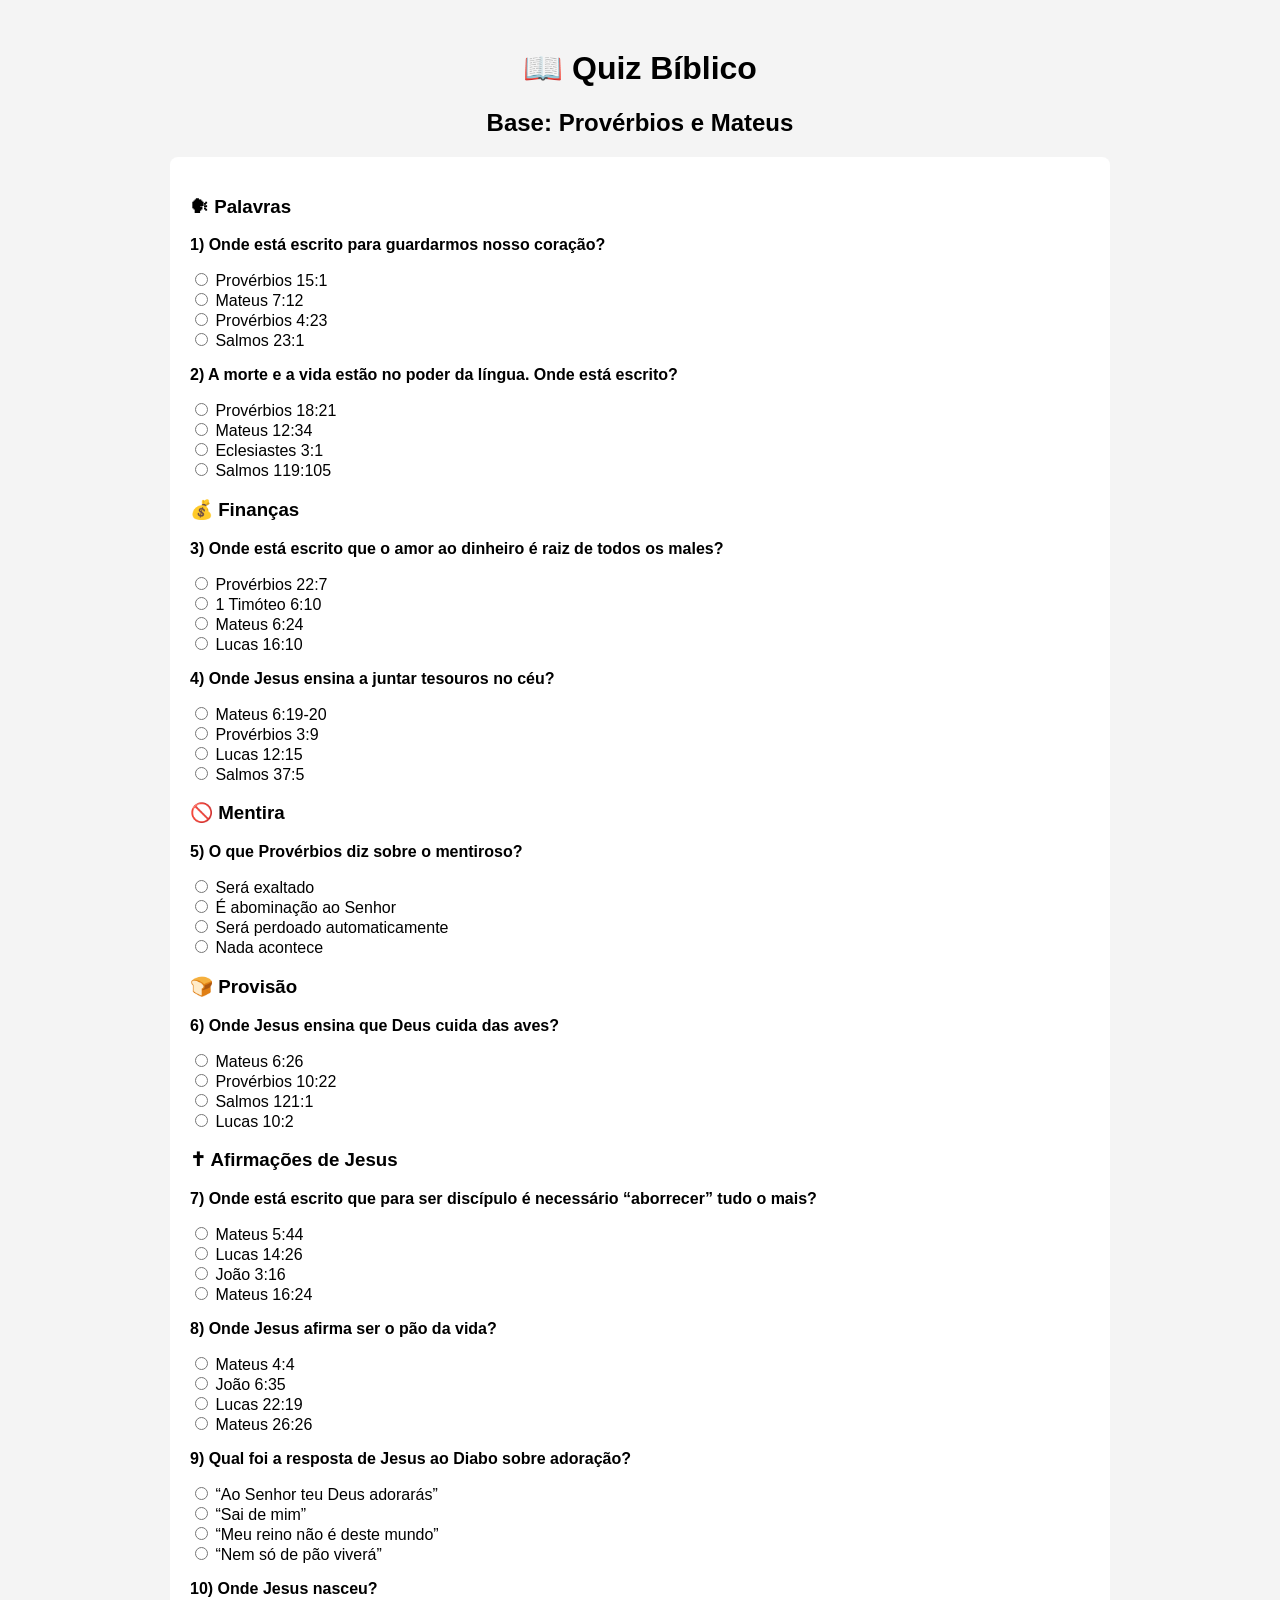
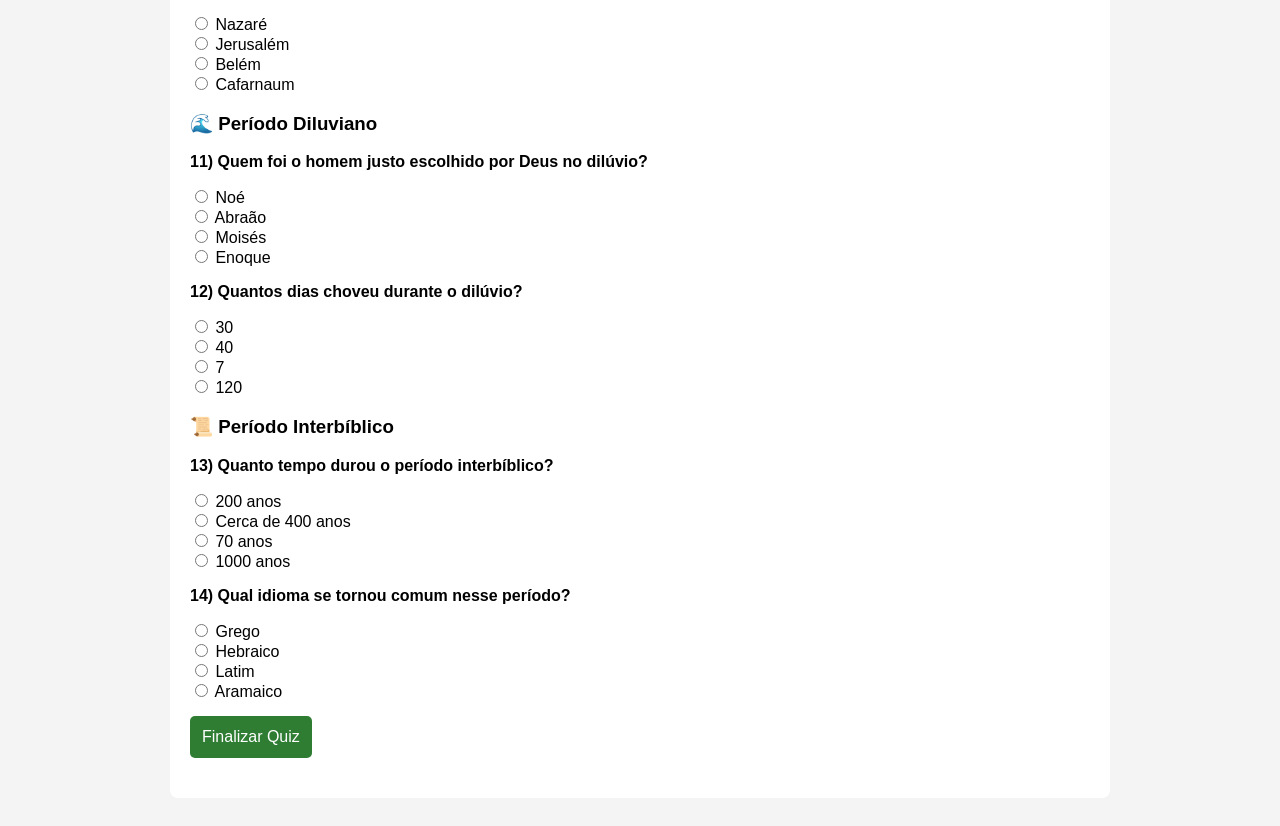
==== quiz.html @ 95823a1e "Create quiz.html" ====
<!DOCTYPE html>
<html lang="pt-BR">
<head>
<meta charset="UTF-8">
<title>Quiz Bíblico - Provérbios e Mateus</title>
<style>
body {
    font-family: Arial, sans-serif;
    background: #f4f4f4;
    padding: 20px;
}
h1, h2 {
    text-align: center;
}
.quiz-container {
    background: #fff;
    padding: 20px;
    border-radius: 8px;
    max-width: 900px;
    margin: auto;
}
.question {
    margin-bottom: 15px;
}
.question p {
    font-weight: bold;
}
button {
    background: #2e7d32;
    color: white;
    border: none;
    padding: 12px;
    font-size: 16px;
    cursor: pointer;
    border-radius: 5px;
}
button:hover {
    background: #1b5e20;
}
.result {
    font-size: 20px;
    text-align: center;
    margin-top: 20px;
}
</style>
</head>
<body>

<h1>📖 Quiz Bíblico</h1>
<h2>Base: Provérbios e Mateus</h2>

<div class="quiz-container">
<form id="quizForm">

<!-- PALAVRAS -->
<h3>🗣 Palavras</h3>

<div class="question">
<p>1) Onde está escrito para guardarmos nosso coração?</p>
<input type="radio" name="q1" value="0"> Provérbios 15:1<br>
<input type="radio" name="q1" value="0"> Mateus 7:12<br>
<input type="radio" name="q1" value="1"> Provérbios 4:23<br>
<input type="radio" name="q1" value="0"> Salmos 23:1
</div>

<div class="question">
<p>2) A morte e a vida estão no poder da língua. Onde está escrito?</p>
<input type="radio" name="q2" value="1"> Provérbios 18:21<br>
<input type="radio" name="q2" value="0"> Mateus 12:34<br>
<input type="radio" name="q2" value="0"> Eclesiastes 3:1<br>
<input type="radio" name="q2" value="0"> Salmos 119:105
</div>

<!-- FINANÇAS -->
<h3>💰 Finanças</h3>

<div class="question">
<p>3) Onde está escrito que o amor ao dinheiro é raiz de todos os males?</p>
<input type="radio" name="q3" value="0"> Provérbios 22:7<br>
<input type="radio" name="q3" value="1"> 1 Timóteo 6:10<br>
<input type="radio" name="q3" value="0"> Mateus 6:24<br>
<input type="radio" name="q3" value="0"> Lucas 16:10
</div>

<div class="question">
<p>4) Onde Jesus ensina a juntar tesouros no céu?</p>
<input type="radio" name="q4" value="1"> Mateus 6:19-20<br>
<input type="radio" name="q4" value="0"> Provérbios 3:9<br>
<input type="radio" name="q4" value="0"> Lucas 12:15<br>
<input type="radio" name="q4" value="0"> Salmos 37:5
</div>

<!-- MENTIRA -->
<h3>🚫 Mentira</h3>

<div class="question">
<p>5) O que Provérbios diz sobre o mentiroso?</p>
<input type="radio" name="q5" value="0"> Será exaltado<br>
<input type="radio" name="q5" value="1"> É abominação ao Senhor<br>
<input type="radio" name="q5" value="0"> Será perdoado automaticamente<br>
<input type="radio" name="q5" value="0"> Nada acontece
</div>

<!-- PROVISÃO -->
<h3>🍞 Provisão</h3>

<div class="question">
<p>6) Onde Jesus ensina que Deus cuida das aves?</p>
<input type="radio" name="q6" value="1"> Mateus 6:26<br>
<input type="radio" name="q6" value="0"> Provérbios 10:22<br>
<input type="radio" name="q6" value="0"> Salmos 121:1<br>
<input type="radio" name="q6" value="0"> Lucas 10:2
</div>

<!-- AFIRMAÇÕES DE JESUS -->
<h3>✝ Afirmações de Jesus</h3>

<div class="question">
<p>7) Onde está escrito que para ser discípulo é necessário “aborrecer” tudo o mais?</p>
<input type="radio" name="q7" value="0"> Mateus 5:44<br>
<input type="radio" name="q7" value="1"> Lucas 14:26<br>
<input type="radio" name="q7" value="0"> João 3:16<br>
<input type="radio" name="q7" value="0"> Mateus 16:24
</div>

<div class="question">
<p>8) Onde Jesus afirma ser o pão da vida?</p>
<input type="radio" name="q8" value="0"> Mateus 4:4<br>
<input type="radio" name="q8" value="1"> João 6:35<br>
<input type="radio" name="q8" value="0"> Lucas 22:19<br>
<input type="radio" name="q8" value="0"> Mateus 26:26
</div>

<div class="question">
<p>9) Qual foi a resposta de Jesus ao Diabo sobre adoração?</p>
<input type="radio" name="q9" value="1"> “Ao Senhor teu Deus adorarás”<br>
<input type="radio" name="q9" value="0"> “Sai de mim”<br>
<input type="radio" name="q9" value="0"> “Meu reino não é deste mundo”<br>
<input type="radio" name="q9" value="0"> “Nem só de pão viverá”
</div>

<div class="question">
<p>10) Onde Jesus nasceu?</p>
<input type="radio" name="q10" value="0"> Nazaré<br>
<input type="radio" name="q10" value="0"> Jerusalém<br>
<input type="radio" name="q10" value="1"> Belém<br>
<input type="radio" name="q10" value="0"> Cafarnaum
</div>

<!-- PERÍODO DILUVIANO -->
<h3>🌊 Período Diluviano</h3>

<div class="question">
<p>11) Quem foi o homem justo escolhido por Deus no dilúvio?</p>
<input type="radio" name="q11" value="1"> Noé<br>
<input type="radio" name="q11" value="0"> Abraão<br>
<input type="radio" name="q11" value="0"> Moisés<br>
<input type="radio" name="q11" value="0"> Enoque
</div>

<div class="question">
<p>12) Quantos dias choveu durante o dilúvio?</p>
<input type="radio" name="q12" value="0"> 30<br>
<input type="radio" name="q12" value="1"> 40<br>
<input type="radio" name="q12" value="0"> 7<br>
<input type="radio" name="q12" value="0"> 120
</div>

<!-- INTERBÍBLICO -->
<h3>📜 Período Interbíblico</h3>

<div class="question">
<p>13) Quanto tempo durou o período interbíblico?</p>
<input type="radio" name="q13" value="0"> 200 anos<br>
<input type="radio" name="q13" value="1"> Cerca de 400 anos<br>
<input type="radio" name="q13" value="0"> 70 anos<br>
<input type="radio" name="q13" value="0"> 1000 anos
</div>

<div class="question">
<p>14) Qual idioma se tornou comum nesse período?</p>
<input type="radio" name="q14" value="1"> Grego<br>
<input type="radio" name="q14" value="0"> Hebraico<br>
<input type="radio" name="q14" value="0"> Latim<br>
<input type="radio" name="q14" value="0"> Aramaico
</div>

<button type="button" onclick="corrigir()">Finalizar Quiz</button>

<div class="result" id="resultado"></div>

</form>
</div>

<script>
function corrigir() {
    let total = 14;
    let pontos = 0;

    for (let i = 1; i <= total; i++) {
        let resposta = document.querySelector('input[name="q' + i + '"]:checked');
        if (resposta && resposta.value == "1") {
            pontos++;
        }
    }

    document.getElementById("resultado").innerHTML =
        "✅ Você acertou <strong>" + pontos + "</strong> de " + total + " perguntas.";
}
</script>

</body>
</html>
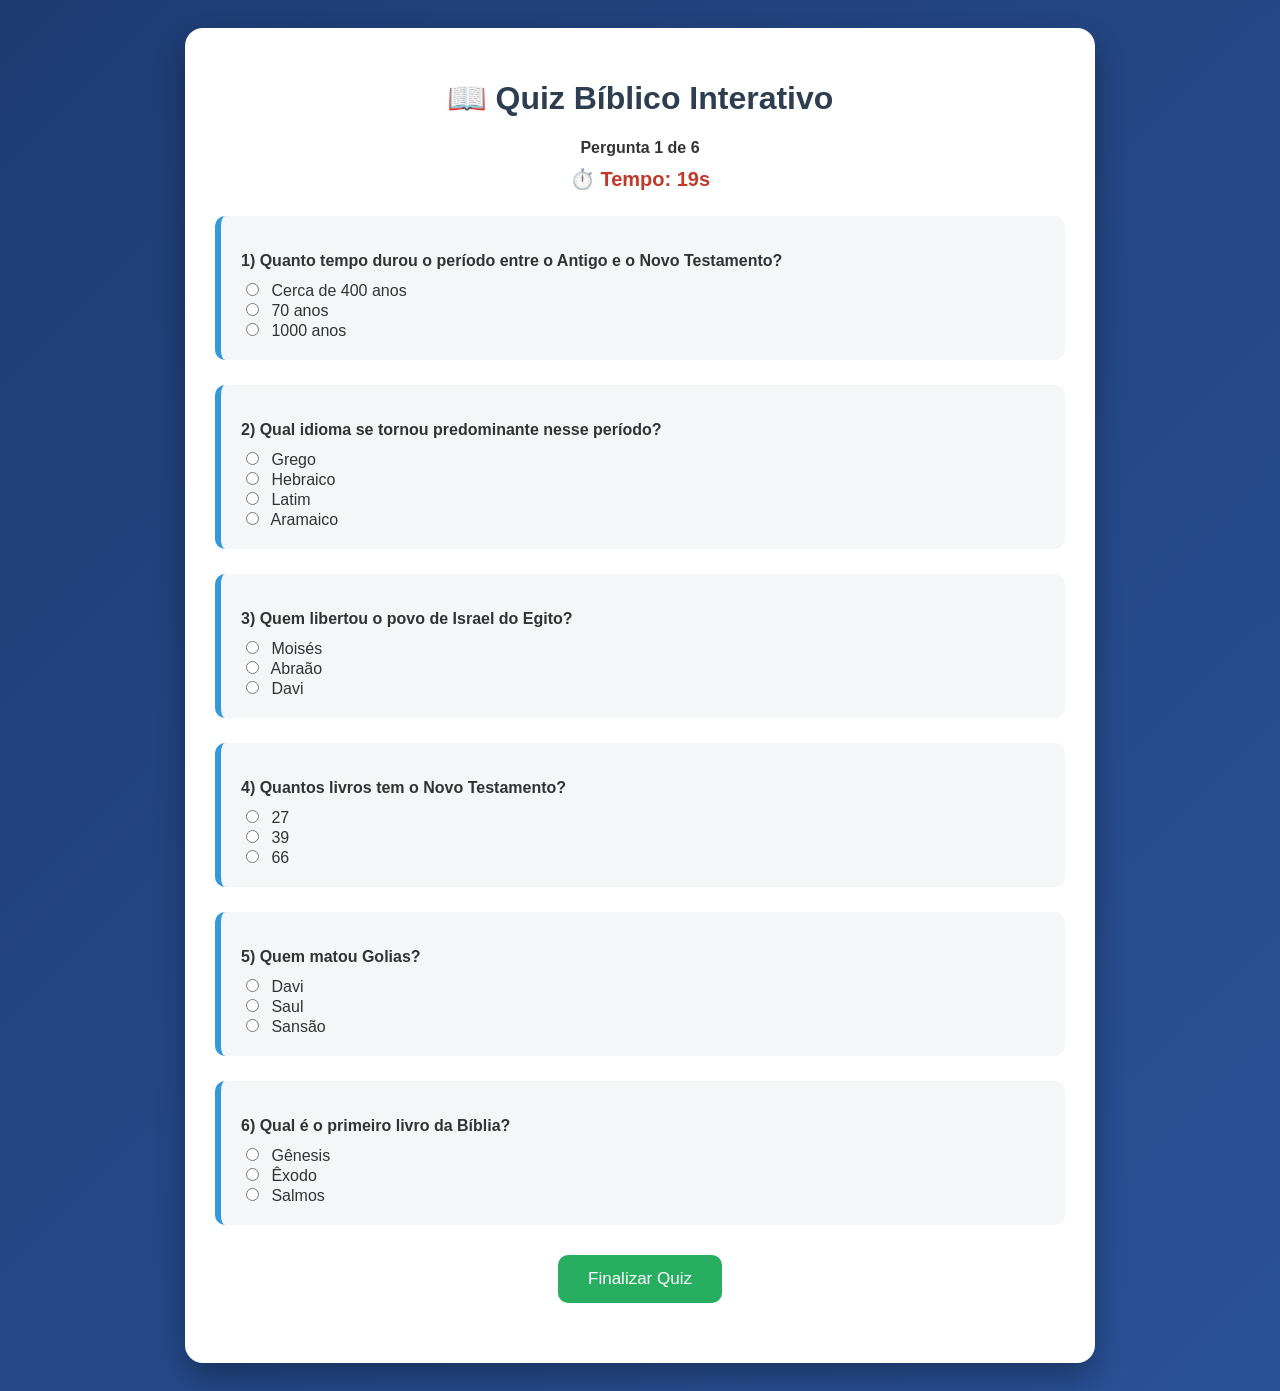
==== commit 0f6b5a88: "Update quiz.html" ====
--- a/quiz.html
+++ b/quiz.html
@@ -1,188 +1,189 @@
+
 <!DOCTYPE html>
 <html lang="pt-BR">
 <head>
 <meta charset="UTF-8">
-<title>Quiz Bíblico - Provérbios e Mateus</title>
+<title>Quiz Bíblico Interativo</title>
+
 <style>
 body {
-    font-family: Arial, sans-serif;
-    background: #f4f4f4;
+    font-family: 'Segoe UI', sans-serif;
+    background: linear-gradient(135deg, #1e3c72, #2a5298);
     padding: 20px;
-}
-h1, h2 {
-    text-align: center;
-}
+    color: #333;
+}
+
 .quiz-container {
+    max-width: 850px;
     background: #fff;
+    padding: 30px;
+    border-radius: 18px;
+    box-shadow: 0 15px 30px rgba(0,0,0,0.3);
+    margin: auto;
+}
+
+h1 {
+    text-align: center;
+    color: #2c3e50;
+}
+
+.progress {
+    text-align: center;
+    font-weight: bold;
+    margin-bottom: 10px;
+}
+
+.timer {
+    text-align: center;
+    font-size: 20px;
+    font-weight: bold;
+    color: #c0392b;
+    margin-bottom: 25px;
+}
+
+.question {
+    margin-bottom: 25px;
     padding: 20px;
-    border-radius: 8px;
-    max-width: 900px;
-    margin: auto;
-}
-.question {
-    margin-bottom: 15px;
-}
+    border-left: 6px solid #3498db;
+    background: #f4f6f8;
+    border-radius: 10px;
+}
+
 .question p {
     font-weight: bold;
-}
+    margin-bottom: 10px;
+}
+
+input[type="radio"] {
+    margin-right: 8px;
+}
+
+.correct {
+    color: green;
+    font-weight: bold;
+}
+
+.wrong {
+    color: red;
+    font-weight: bold;
+}
+
+.explanation {
+    margin-top: 12px;
+    padding: 12px;
+    background: #eef2f3;
+    border-left: 4px solid #e67e22;
+    border-radius: 6px;
+    display: none;
+    font-style: italic;
+}
+
 button {
-    background: #2e7d32;
-    color: white;
+    display: block;
+    margin: 30px auto;
+    padding: 14px 30px;
+    font-size: 17px;
+    background: #27ae60;
+    color: #fff;
     border: none;
-    padding: 12px;
-    font-size: 16px;
+    border-radius: 10px;
     cursor: pointer;
-    border-radius: 5px;
-}
+}
+
 button:hover {
-    background: #1b5e20;
-}
+    background: #1e8449;
+}
+
 .result {
-    font-size: 20px;
-    text-align: center;
-    margin-top: 20px;
+    text-align: center;
+    font-size: 22px;
+    margin-top: 25px;
+    font-weight: bold;
 }
 </style>
 </head>
+
 <body>
 
-<h1>📖 Quiz Bíblico</h1>
-<h2>Base: Provérbios e Mateus</h2>
-
 <div class="quiz-container">
-<form id="quizForm">
-
-<!-- PALAVRAS -->
-<h3>🗣 Palavras</h3>
-
-<div class="question">
-<p>1) Onde está escrito para guardarmos nosso coração?</p>
-<input type="radio" name="q1" value="0"> Provérbios 15:1<br>
-<input type="radio" name="q1" value="0"> Mateus 7:12<br>
-<input type="radio" name="q1" value="1"> Provérbios 4:23<br>
-<input type="radio" name="q1" value="0"> Salmos 23:1
-</div>
-
-<div class="question">
-<p>2) A morte e a vida estão no poder da língua. Onde está escrito?</p>
-<input type="radio" name="q2" value="1"> Provérbios 18:21<br>
-<input type="radio" name="q2" value="0"> Mateus 12:34<br>
-<input type="radio" name="q2" value="0"> Eclesiastes 3:1<br>
-<input type="radio" name="q2" value="0"> Salmos 119:105
-</div>
-
-<!-- FINANÇAS -->
-<h3>💰 Finanças</h3>
-
-<div class="question">
-<p>3) Onde está escrito que o amor ao dinheiro é raiz de todos os males?</p>
-<input type="radio" name="q3" value="0"> Provérbios 22:7<br>
-<input type="radio" name="q3" value="1"> 1 Timóteo 6:10<br>
-<input type="radio" name="q3" value="0"> Mateus 6:24<br>
-<input type="radio" name="q3" value="0"> Lucas 16:10
-</div>
-
-<div class="question">
-<p>4) Onde Jesus ensina a juntar tesouros no céu?</p>
-<input type="radio" name="q4" value="1"> Mateus 6:19-20<br>
-<input type="radio" name="q4" value="0"> Provérbios 3:9<br>
-<input type="radio" name="q4" value="0"> Lucas 12:15<br>
-<input type="radio" name="q4" value="0"> Salmos 37:5
-</div>
-
-<!-- MENTIRA -->
-<h3>🚫 Mentira</h3>
-
-<div class="question">
-<p>5) O que Provérbios diz sobre o mentiroso?</p>
-<input type="radio" name="q5" value="0"> Será exaltado<br>
-<input type="radio" name="q5" value="1"> É abominação ao Senhor<br>
-<input type="radio" name="q5" value="0"> Será perdoado automaticamente<br>
-<input type="radio" name="q5" value="0"> Nada acontece
-</div>
-
-<!-- PROVISÃO -->
-<h3>🍞 Provisão</h3>
-
-<div class="question">
-<p>6) Onde Jesus ensina que Deus cuida das aves?</p>
-<input type="radio" name="q6" value="1"> Mateus 6:26<br>
-<input type="radio" name="q6" value="0"> Provérbios 10:22<br>
-<input type="radio" name="q6" value="0"> Salmos 121:1<br>
-<input type="radio" name="q6" value="0"> Lucas 10:2
-</div>
-
-<!-- AFIRMAÇÕES DE JESUS -->
-<h3>✝ Afirmações de Jesus</h3>
-
-<div class="question">
-<p>7) Onde está escrito que para ser discípulo é necessário “aborrecer” tudo o mais?</p>
-<input type="radio" name="q7" value="0"> Mateus 5:44<br>
-<input type="radio" name="q7" value="1"> Lucas 14:26<br>
-<input type="radio" name="q7" value="0"> João 3:16<br>
-<input type="radio" name="q7" value="0"> Mateus 16:24
-</div>
-
-<div class="question">
-<p>8) Onde Jesus afirma ser o pão da vida?</p>
-<input type="radio" name="q8" value="0"> Mateus 4:4<br>
-<input type="radio" name="q8" value="1"> João 6:35<br>
-<input type="radio" name="q8" value="0"> Lucas 22:19<br>
-<input type="radio" name="q8" value="0"> Mateus 26:26
-</div>
-
-<div class="question">
-<p>9) Qual foi a resposta de Jesus ao Diabo sobre adoração?</p>
-<input type="radio" name="q9" value="1"> “Ao Senhor teu Deus adorarás”<br>
-<input type="radio" name="q9" value="0"> “Sai de mim”<br>
-<input type="radio" name="q9" value="0"> “Meu reino não é deste mundo”<br>
-<input type="radio" name="q9" value="0"> “Nem só de pão viverá”
-</div>
-
-<div class="question">
-<p>10) Onde Jesus nasceu?</p>
-<input type="radio" name="q10" value="0"> Nazaré<br>
-<input type="radio" name="q10" value="0"> Jerusalém<br>
-<input type="radio" name="q10" value="1"> Belém<br>
-<input type="radio" name="q10" value="0"> Cafarnaum
-</div>
-
-<!-- PERÍODO DILUVIANO -->
-<h3>🌊 Período Diluviano</h3>
-
-<div class="question">
-<p>11) Quem foi o homem justo escolhido por Deus no dilúvio?</p>
-<input type="radio" name="q11" value="1"> Noé<br>
-<input type="radio" name="q11" value="0"> Abraão<br>
-<input type="radio" name="q11" value="0"> Moisés<br>
-<input type="radio" name="q11" value="0"> Enoque
-</div>
-
-<div class="question">
-<p>12) Quantos dias choveu durante o dilúvio?</p>
-<input type="radio" name="q12" value="0"> 30<br>
-<input type="radio" name="q12" value="1"> 40<br>
-<input type="radio" name="q12" value="0"> 7<br>
-<input type="radio" name="q12" value="0"> 120
-</div>
-
-<!-- INTERBÍBLICO -->
-<h3>📜 Período Interbíblico</h3>
-
-<div class="question">
-<p>13) Quanto tempo durou o período interbíblico?</p>
-<input type="radio" name="q13" value="0"> 200 anos<br>
-<input type="radio" name="q13" value="1"> Cerca de 400 anos<br>
-<input type="radio" name="q13" value="0"> 70 anos<br>
-<input type="radio" name="q13" value="0"> 1000 anos
-</div>
-
-<div class="question">
-<p>14) Qual idioma se tornou comum nesse período?</p>
-<input type="radio" name="q14" value="1"> Grego<br>
-<input type="radio" name="q14" value="0"> Hebraico<br>
-<input type="radio" name="q14" value="0"> Latim<br>
-<input type="radio" name="q14" value="0"> Aramaico
+<h1>📖 Quiz Bíblico Interativo</h1>
+
+<div class="progress" id="progress">Pergunta 1 de 6</div>
+<div class="timer" id="timer">⏱️ Tempo: 20s</div>
+
+<form id="quiz">
+
+<!-- PERGUNTA 1 -->
+<div class="question">
+<p>1) Quanto tempo durou o período entre o Antigo e o Novo Testamento?</p>
+<input type="radio" name="q1" value="1"> Cerca de 400 anos<br>
+<input type="radio" name="q1" value="0"> 70 anos<br>
+<input type="radio" name="q1" value="0"> 1000 anos<br>
+
+<div class="explanation">
+📖 Esse período é chamado de <b>Intertestamentário</b> e durou aproximadamente 400 anos, quando não houve registros proféticos.
+</div>
+</div>
+
+<!-- PERGUNTA 2 -->
+<div class="question">
+<p>2) Qual idioma se tornou predominante nesse período?</p>
+<input type="radio" name="q2" value="1"> Grego<br>
+<input type="radio" name="q2" value="0"> Hebraico<br>
+<input type="radio" name="q2" value="0"> Latim<br>
+<input type="radio" name="q2" value="0"> Aramaico<br>
+
+<div class="explanation">
+📖 O grego se espalhou após as conquistas de Alexandre, o Grande, sendo o idioma do Novo Testamento.
+</div>
+</div>
+
+<!-- PERGUNTA 3 -->
+<div class="question">
+<p>3) Quem libertou o povo de Israel do Egito?</p>
+<input type="radio" name="q3" value="1"> Moisés<br>
+<input type="radio" name="q3" value="0"> Abraão<br>
+<input type="radio" name="q3" value="0"> Davi<br>
+
+<div class="explanation">
+📖 Deus escolheu Moisés para libertar Israel da escravidão (Êxodo 3–14).
+</div>
+</div>
+
+<!-- PERGUNTA 4 -->
+<div class="question">
+<p>4) Quantos livros tem o Novo Testamento?</p>
+<input type="radio" name="q4" value="1"> 27<br>
+<input type="radio" name="q4" value="0"> 39<br>
+<input type="radio" name="q4" value="0"> 66<br>
+
+<div class="explanation">
+📖 O Novo Testamento possui 27 livros, incluindo Evangelhos, Cartas e Apocalipse.
+</div>
+</div>
+
+<!-- PERGUNTA 5 -->
+<div class="question">
+<p>5) Quem matou Golias?</p>
+<input type="radio" name="q5" value="1"> Davi<br>
+<input type="radio" name="q5" value="0"> Saul<br>
+<input type="radio" name="q5" value="0"> Sansão<br>
+
+<div class="explanation">
+📖 Davi venceu Golias confiando no Senhor (1 Samuel 17).
+</div>
+</div>
+
+<!-- PERGUNTA 6 -->
+<div class="question">
+<p>6) Qual é o primeiro livro da Bíblia?</p>
+<input type="radio" name="q6" value="1"> Gênesis<br>
+<input type="radio" name="q6" value="0"> Êxodo<br>
+<input type="radio" name="q6" value="0"> Salmos<br>
+
+<div class="explanation">
+📖 Gênesis fala da criação, da queda e das promessas de Deus à humanidade.
+</div>
 </div>
 
 <button type="button" onclick="corrigir()">Finalizar Quiz</button>
@@ -193,19 +194,38 @@
 </div>
 
 <script>
+let tempo = 20;
+let perguntaAtual = 1;
+const totalPerguntas = 6;
+
+let timer = setInterval(() => {
+    tempo--;
+    document.getElementById("timer").innerText = "⏱️ Tempo: " + tempo + "s";
+
+    if (tempo === 0) {
+        corrigir();
+    }
+}, 1000);
+
 function corrigir() {
-    let total = 14;
+    clearInterval(timer);
+
     let pontos = 0;
 
-    for (let i = 1; i <= total; i++) {
+    for (let i = 1; i <= totalPerguntas; i++) {
         let resposta = document.querySelector('input[name="q' + i + '"]:checked');
-        if (resposta && resposta.value == "1") {
+        let explicacao = document.querySelector('input[name="q' + i + '"][value="1"]').closest('.question').querySelector('.explanation');
+
+        if (resposta && resposta.value === "1") {
             pontos++;
+        } else {
+            explicacao.style.display = "block";
         }
     }
 
     document.getElementById("resultado").innerHTML =
-        "✅ Você acertou <strong>" + pontos + "</strong> de " + total + " perguntas.";
+        "✨ Você acertou <b>" + pontos + "</b> de " + totalPerguntas +
+        " perguntas.<br>📖 Continue crescendo no conhecimento da Palavra!";
 }
 </script>
 
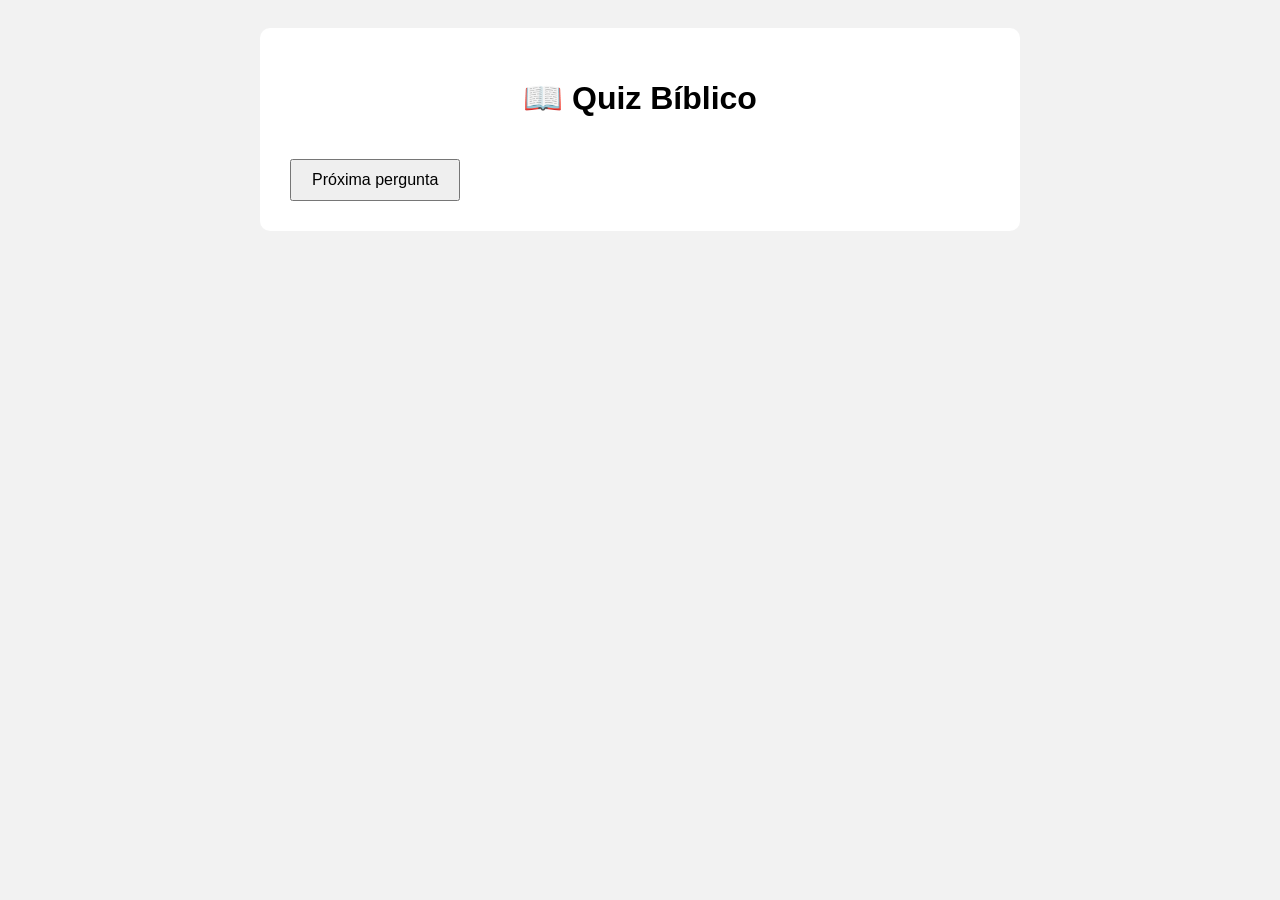
==== commit 6628e00d: "Update quiz.html" ====
--- a/quiz.html
+++ b/quiz.html
@@ -1,232 +1,184 @@
-
 <!DOCTYPE html>
 <html lang="pt-BR">
 <head>
 <meta charset="UTF-8">
-<title>Quiz Bíblico Interativo</title>
+<title>Quiz Bíblico</title>
 
 <style>
 body {
-    font-family: 'Segoe UI', sans-serif;
-    background: linear-gradient(135deg, #1e3c72, #2a5298);
+    font-family: Arial, Helvetica, sans-serif;
+    background: #f2f2f2;
     padding: 20px;
-    color: #333;
 }
 
-.quiz-container {
-    max-width: 850px;
-    background: #fff;
+.container {
+    max-width: 700px;
+    background: #ffffff;
+    margin: auto;
     padding: 30px;
-    border-radius: 18px;
-    box-shadow: 0 15px 30px rgba(0,0,0,0.3);
-    margin: auto;
+    border-radius: 10px;
 }
 
 h1 {
     text-align: center;
-    color: #2c3e50;
-}
-
-.progress {
-    text-align: center;
-    font-weight: bold;
-    margin-bottom: 10px;
-}
-
-.timer {
-    text-align: center;
-    font-size: 20px;
-    font-weight: bold;
-    color: #c0392b;
-    margin-bottom: 25px;
 }
 
 .question {
-    margin-bottom: 25px;
-    padding: 20px;
-    border-left: 6px solid #3498db;
-    background: #f4f6f8;
-    border-radius: 10px;
+    font-size: 20px;
+    margin-bottom: 15px;
 }
 
-.question p {
-    font-weight: bold;
-    margin-bottom: 10px;
-}
-
-input[type="radio"] {
-    margin-right: 8px;
-}
-
-.correct {
-    color: green;
-    font-weight: bold;
-}
-
-.wrong {
-    color: red;
-    font-weight: bold;
+.options label {
+    display: block;
+    margin: 8px 0;
+    cursor: pointer;
 }
 
 .explanation {
-    margin-top: 12px;
-    padding: 12px;
-    background: #eef2f3;
-    border-left: 4px solid #e67e22;
-    border-radius: 6px;
+    margin-top: 15px;
+    padding: 10px;
+    background: #f9f9f9;
+    border-left: 4px solid #999;
     display: none;
     font-style: italic;
 }
 
 button {
-    display: block;
-    margin: 30px auto;
-    padding: 14px 30px;
-    font-size: 17px;
-    background: #27ae60;
-    color: #fff;
-    border: none;
-    border-radius: 10px;
+    margin-top: 20px;
+    padding: 10px 20px;
+    font-size: 16px;
     cursor: pointer;
 }
 
-button:hover {
-    background: #1e8449;
-}
-
 .result {
+    font-size: 22px;
     text-align: center;
-    font-size: 22px;
-    margin-top: 25px;
-    font-weight: bold;
 }
 </style>
 </head>
 
 <body>
 
-<div class="quiz-container">
-<h1>📖 Quiz Bíblico Interativo</h1>
+<div class="container">
+<h1>📖 Quiz Bíblico</h1>
 
-<div class="progress" id="progress">Pergunta 1 de 6</div>
-<div class="timer" id="timer">⏱️ Tempo: 20s</div>
-
-<form id="quiz">
-
-<!-- PERGUNTA 1 -->
-<div class="question">
-<p>1) Quanto tempo durou o período entre o Antigo e o Novo Testamento?</p>
-<input type="radio" name="q1" value="1"> Cerca de 400 anos<br>
-<input type="radio" name="q1" value="0"> 70 anos<br>
-<input type="radio" name="q1" value="0"> 1000 anos<br>
-
-<div class="explanation">
-📖 Esse período é chamado de <b>Intertestamentário</b> e durou aproximadamente 400 anos, quando não houve registros proféticos.
-</div>
+<div id="quiz">
+    <div class="question" id="question"></div>
+    <div class="options" id="options"></div>
+    <div class="explanation" id="explanation"></div>
+    <button onclick="proxima()">Próxima pergunta</button>
 </div>
 
-<!-- PERGUNTA 2 -->
-<div class="question">
-<p>2) Qual idioma se tornou predominante nesse período?</p>
-<input type="radio" name="q2" value="1"> Grego<br>
-<input type="radio" name="q2" value="0"> Hebraico<br>
-<input type="radio" name="q2" value="0"> Latim<br>
-<input type="radio" name="q2" value="0"> Aramaico<br>
-
-<div class="explanation">
-📖 O grego se espalhou após as conquistas de Alexandre, o Grande, sendo o idioma do Novo Testamento.
-</div>
-</div>
-
-<!-- PERGUNTA 3 -->
-<div class="question">
-<p>3) Quem libertou o povo de Israel do Egito?</p>
-<input type="radio" name="q3" value="1"> Moisés<br>
-<input type="radio" name="q3" value="0"> Abraão<br>
-<input type="radio" name="q3" value="0"> Davi<br>
-
-<div class="explanation">
-📖 Deus escolheu Moisés para libertar Israel da escravidão (Êxodo 3–14).
-</div>
-</div>
-
-<!-- PERGUNTA 4 -->
-<div class="question">
-<p>4) Quantos livros tem o Novo Testamento?</p>
-<input type="radio" name="q4" value="1"> 27<br>
-<input type="radio" name="q4" value="0"> 39<br>
-<input type="radio" name="q4" value="0"> 66<br>
-
-<div class="explanation">
-📖 O Novo Testamento possui 27 livros, incluindo Evangelhos, Cartas e Apocalipse.
-</div>
-</div>
-
-<!-- PERGUNTA 5 -->
-<div class="question">
-<p>5) Quem matou Golias?</p>
-<input type="radio" name="q5" value="1"> Davi<br>
-<input type="radio" name="q5" value="0"> Saul<br>
-<input type="radio" name="q5" value="0"> Sansão<br>
-
-<div class="explanation">
-📖 Davi venceu Golias confiando no Senhor (1 Samuel 17).
-</div>
-</div>
-
-<!-- PERGUNTA 6 -->
-<div class="question">
-<p>6) Qual é o primeiro livro da Bíblia?</p>
-<input type="radio" name="q6" value="1"> Gênesis<br>
-<input type="radio" name="q6" value="0"> Êxodo<br>
-<input type="radio" name="q6" value="0"> Salmos<br>
-
-<div class="explanation">
-📖 Gênesis fala da criação, da queda e das promessas de Deus à humanidade.
-</div>
-</div>
-
-<button type="button" onclick="corrigir()">Finalizar Quiz</button>
-
-<div class="result" id="resultado"></div>
-
-</form>
+<div id="final" style="display:none;" class="result"></div>
 </div>
 
 <script>
-let tempo = 20;
-let perguntaAtual = 1;
-const totalPerguntas = 6;
 
-let timer = setInterval(() => {
-    tempo--;
-    document.getElementById("timer").innerText = "⏱️ Tempo: " + tempo + "s";
+/* 🟢 FÁCIL – ANTIGO TESTAMENTO */
+{ q:"Quem criou o mundo?", o:["Moisés","Deus","Adão","Noé"], a:1, e:"📖 Gênesis 1:1 — Deus criou os céus e a terra."},
+{ q:"Quem foi o primeiro homem?", o:["Noé","Abraão","Adão","Caim"], a:2, e:"📖 Gênesis 2:7 — Deus formou o homem do pó da terra."},
+{ q:"Quem foi a primeira mulher?", o:["Eva","Sara","Rebeca","Raquel"], a:0, e:"📖 Gênesis 2:22 — Eva foi formada da costela de Adão."},
+{ q:"Quem construiu a arca?", o:["Abraão","Noé","Moisés","José"], a:1, e:"📖 Gênesis 6 — Noé construiu a arca por ordem de Deus."},
+{ q:"Quantos dias choveu no dilúvio?", o:["7","40","70","100"], a:1, e:"📖 Gênesis 7:12 — Choveu 40 dias e 40 noites."},
+{ q:"Quem foi chamado pai da fé?", o:["Isaque","Jacó","Abraão","José"], a:2, e:"📖 Romanos 4:11 — Abraão creu em Deus."},
+{ q:"Qual era o nome da esposa de Abraão?", o:["Rebeca","Raquel","Sara","Ana"], a:2, e:"📖 Gênesis 17 — Sara foi esposa de Abraão."},
+{ q:"Quem libertou Israel do Egito?", o:["José","Moisés","Arão","Josué"], a:1, e:"📖 Êxodo 3 — Deus chamou Moisés."},
+{ q:"Onde Moisés recebeu os Dez Mandamentos?", o:["Jerusalém","Egito","Monte Sinai","Babilônia"], a:2, e:"📖 Êxodo 19–20."},
+{ q:"Quem abriu o Mar Vermelho?", o:["Josué","Moisés","Arão","Deus"], a:3, e:"📖 Êxodo 14 — Foi o poder de Deus."},
 
-    if (tempo === 0) {
-        corrigir();
+/* 🟢 FÁCIL – NOVO TESTAMENTO */
+{ q:"Quem nasceu em Belém?", o:["João Batista","Jesus","Pedro","Paulo"], a:1, e:"📖 Mateus 2:1 — Jesus nasceu em Belém."},
+{ q:"Quem foi a mãe de Jesus?", o:["Isabel","Maria","Marta","Ana"], a:1, e:"📖 Lucas 1:30–31."},
+{ q:"Quem batizou Jesus?", o:["Pedro","João Batista","Paulo","Tiago"], a:1, e:"📖 Mateus 3:13."},
+{ q:"Qual milagre Jesus fez em Caná?", o:["Multiplicou pães","Curou cegos","Andou sobre águas","Transformou água em vinho"], a:3, e:"📖 João 2 — Primeiro milagre de Jesus."},
+{ q:"Quantos discípulos Jesus escolheu?", o:["10","11","12","13"], a:2, e:"📖 Mateus 10."},
+{ q:"Quem negou Jesus três vezes?", o:["João","Pedro","Tiago","Judas"], a:1, e:"📖 Lucas 22:61."},
+{ q:"Quem traiu Jesus?", o:["Pedro","Paulo","Judas","Tomé"], a:2, e:"📖 Mateus 26:14."},
+{ q:"Jesus morreu em qual lugar?", o:["Getsêmani","Jerusalém","Calvário","Belém"], a:2, e:"📖 Mateus 27."},
+{ q:"Jesus ressuscitou em quantos dias?", o:["1","2","3","7"], a:2, e:"📖 1 Coríntios 15:4."},
+{ q:"Quem anunciou a ressurreição às mulheres?", o:["Discípulos","Anjos","Fariseus","Soldados"], a:1, e:"📖 Mateus 28."},
+
+/* 🟡 MÉDIO */
+{ q:"Quem sucedeu Moisés?", o:["Calebe","Josué","Arão","Gideão"], a:1, e:"📖 Josué 1:1–2."},
+{ q:"Quem derrotou Golias?", o:["Saul","Davi","Sansão","Samuel"], a:1, e:"📖 1 Samuel 17."},
+{ q:"Qual rei construiu o templo?", o:["Davi","Salomão","Saul","Josias"], a:1, e:"📖 1 Reis 6."},
+{ q:"Quem foi lançado na cova dos leões?", o:["Jeremias","Elias","Daniel","Ezequiel"], a:2, e:"📖 Daniel 6."},
+{ q:"Quem subiu ao céu num redemoinho?", o:["Elias","Eliseu","Moisés","Isaías"], a:0, e:"📖 2 Reis 2."},
+{ q:"Quem foi engolido por um grande peixe?", o:["Jó","Jonas","Amós","Naum"], a:1, e:"📖 Jonas 1."},
+{ q:"Qual profeta falou do vale de ossos secos?", o:["Isaías","Ezequiel","Daniel","Oséias"], a:1, e:"📖 Ezequiel 37."},
+{ q:"Quem escreveu a maioria dos Salmos?", o:["Salomão","Moisés","Davi","Asafe"], a:2, e:"📖 Salmos."},
+{ q:"Quem escreveu Atos dos Apóstolos?", o:["Paulo","Pedro","Lucas","João"], a:2, e:"📖 Atos 1:1."},
+{ q:"Quem perseguiu a igreja antes da conversão?", o:["Pedro","João","Paulo","Barnabé"], a:2, e:"📖 Atos 9."},
+
+/* 🔴 AVANÇADO */
+{ q:"Qual império dominava Israel no tempo de Jesus?", o:["Babilônico","Persa","Romano","Grego"], a:2, e:"📖 Lucas 2 — Império Romano."},
+{ q:"Qual idioma era comum no Novo Testamento?", o:["Hebraico","Latim","Grego","Aramaico"], a:2, e:"📖 O grego koiné."},
+{ q:"Quem escreveu Apocalipse?", o:["Pedro","Paulo","João","Tiago"], a:2, e:"📖 Apocalipse 1:9."},
+{ q:"Quantas pragas caíram no Egito?", o:["7","10","12","14"], a:1, e:"📖 Êxodo 7–12."},
+{ q:"Qual livro não menciona Deus explicitamente?", o:["Jó","Ester","Rute","Cantares"], a:1, e:"📖 Livro de Ester."},
+{ q:"Quem interpretou o sonho de Nabucodonosor?", o:["José","Daniel","Ezequiel","Jeremias"], a:1, e:"📖 Daniel 2."},
+{ q:"Qual apóstolo foi crucificado de cabeça para baixo?", o:["Paulo","Pedro","André","João"], a:1, e:"📖 Tradição histórica cristã."},
+{ q:"Quem escreveu Hebreus?", o:["Paulo","Autor desconhecido","Pedro","Lucas"], a:1, e:"📖 Autoria debatida."},
+{ q:"Qual é o último inimigo a ser destruído?", o:["Satanás","Pecado","Morte","Inferno"], a:2, e:"📖 1 Coríntios 15:26."},
+{ q:"Quantos livros tem a Bíblia?", o:["39","66","27","73"], a:1, e:"📖 39 AT + 27 NT = 66 livros."}
+];
+let atual = 0;
+let pontos = 0;
+let respondida = false;
+
+function carregar() {
+    const p = perguntas[atual];
+    document.getElementById("question").innerText =
+        (atual + 1) + ") " + p.q;
+
+    const options = document.getElementById("options");
+    options.innerHTML = "";
+    document.getElementById("explanation").style.display = "none";
+    respondida = false;
+
+    p.o.forEach((op, i) => {
+        const label = document.createElement("label");
+        label.innerHTML = `<input type="radio" name="opcao" onclick="responder(${i})"> ${op}`;
+        options.appendChild(label);
+    });
+}
+
+function responder(i) {
+    if (respondida) return;
+    respondida = true;
+
+    const p = perguntas[atual];
+    if (i === p.a) {
+        pontos++;
+    } else {
+        const exp = document.getElementById("explanation");
+        exp.innerText = p.e;
+        exp.style.display = "block";
     }
-}, 1000);
+}
 
-function corrigir() {
-    clearInterval(timer);
-
-    let pontos = 0;
-
-    for (let i = 1; i <= totalPerguntas; i++) {
-        let resposta = document.querySelector('input[name="q' + i + '"]:checked');
-        let explicacao = document.querySelector('input[name="q' + i + '"][value="1"]').closest('.question').querySelector('.explanation');
-
-        if (resposta && resposta.value === "1") {
-            pontos++;
-        } else {
-            explicacao.style.display = "block";
-        }
+function proxima() {
+    if (!respondida) {
+        alert("Escolha uma alternativa antes de prosseguir.");
+        return;
     }
 
-    document.getElementById("resultado").innerHTML =
-        "✨ Você acertou <b>" + pontos + "</b> de " + totalPerguntas +
-        " perguntas.<br>📖 Continue crescendo no conhecimento da Palavra!";
+    atual++;
+    if (atual < perguntas.length) {
+        carregar();
+    } else {
+        finalizar();
+    }
 }
+
+function finalizar() {
+    document.getElementById("quiz").style.display = "none";
+    document.getElementById("final").style.display = "block";
+    document.getElementById("final").innerHTML =
+        `Você acertou <b>${pontos}</b> de ${perguntas.length} perguntas.<br>📖 Continue estudando a Palavra!`;
+}
+
+carregar();
 </script>
 
 </body>
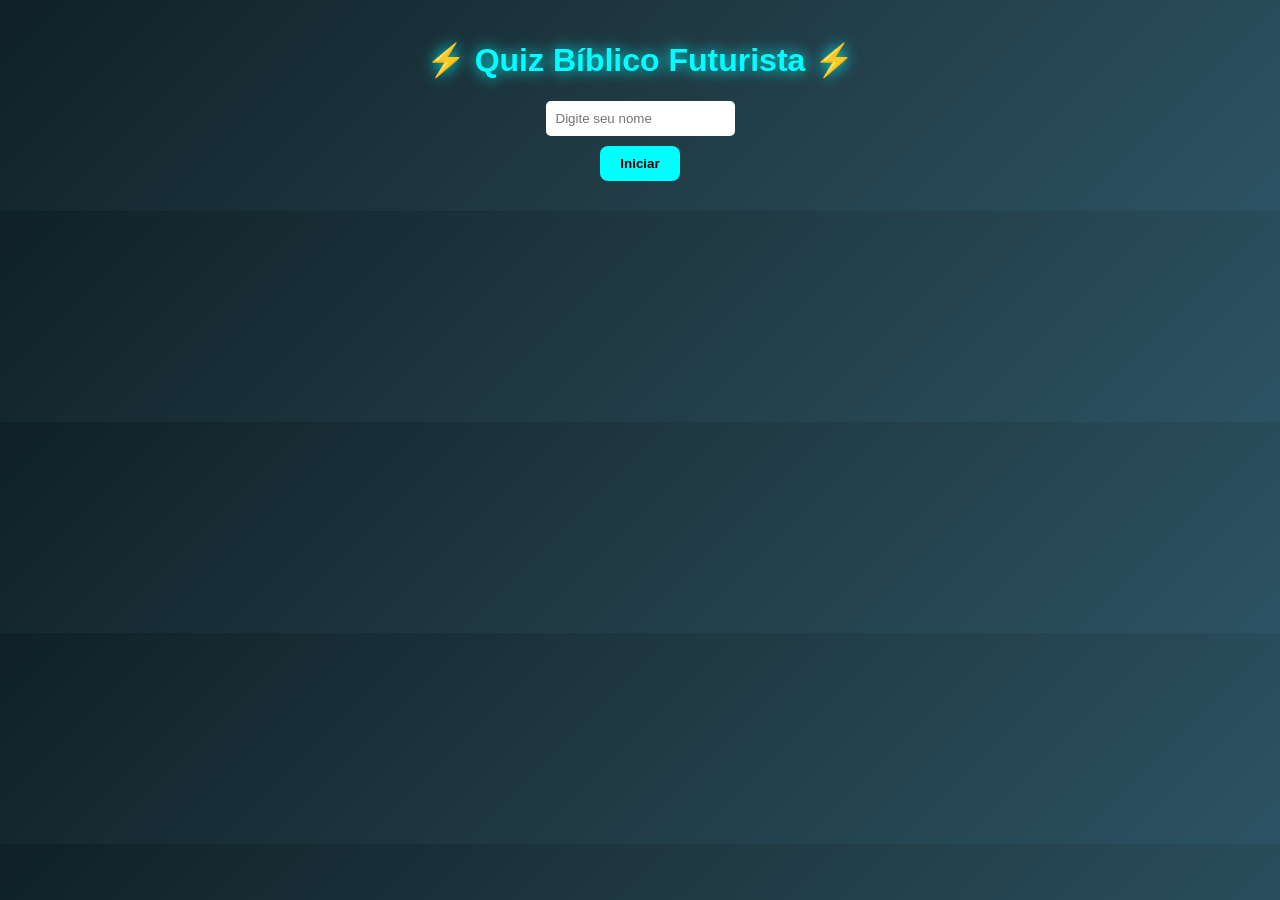
==== commit d9ce3146: "Update quiz.html" ====
--- a/quiz.html
+++ b/quiz.html
@@ -1,184 +1,220 @@
 <!DOCTYPE html>
-<html lang="pt-BR">
+<html lang="pt-br">
 <head>
 <meta charset="UTF-8">
-<title>Quiz Bíblico</title>
-
+<title>Quiz Bíblico 2.0</title>
 <style>
 body {
-    font-family: Arial, Helvetica, sans-serif;
-    background: #f2f2f2;
+    font-family: 'Segoe UI', sans-serif;
+    background: linear-gradient(135deg, #0f2027, #203a43, #2c5364);
+    color: white;
+    text-align: center;
+    margin: 0;
+    padding: 0;
+}
+
+.container {
+    width: 90%;
+    max-width: 800px;
+    margin: auto;
     padding: 20px;
 }
 
-.container {
-    max-width: 700px;
-    background: #ffffff;
-    margin: auto;
-    padding: 30px;
+h1 {
+    color: #00ffff;
+    text-shadow: 0 0 15px cyan;
+}
+
+button {
+    padding: 10px 20px;
+    margin: 10px;
+    border: none;
+    background: cyan;
+    color: black;
+    cursor: pointer;
+    border-radius: 8px;
+    font-weight: bold;
+    transition: 0.3s;
+}
+
+button:hover {
+    background: white;
+}
+
+input {
+    padding: 10px;
+    border-radius: 5px;
+    border: none;
+}
+
+.card {
+    background: rgba(255,255,255,0.1);
+    padding: 20px;
     border-radius: 10px;
-}
-
-h1 {
-    text-align: center;
-}
-
-.question {
-    font-size: 20px;
-    margin-bottom: 15px;
-}
-
-.options label {
-    display: block;
-    margin: 8px 0;
-    cursor: pointer;
-}
-
-.explanation {
-    margin-top: 15px;
-    padding: 10px;
-    background: #f9f9f9;
-    border-left: 4px solid #999;
+    margin-top: 20px;
+    box-shadow: 0 0 15px cyan;
+}
+
+.hidden {
     display: none;
-    font-style: italic;
-}
-
-button {
-    margin-top: 20px;
-    padding: 10px 20px;
-    font-size: 16px;
-    cursor: pointer;
-}
-
-.result {
-    font-size: 22px;
-    text-align: center;
+}
+
+.ranking {
+    text-align: left;
 }
 </style>
 </head>
-
 <body>
 
 <div class="container">
-<h1>📖 Quiz Bíblico</h1>
-
-<div id="quiz">
-    <div class="question" id="question"></div>
-    <div class="options" id="options"></div>
-    <div class="explanation" id="explanation"></div>
-    <button onclick="proxima()">Próxima pergunta</button>
+    <h1>⚡ Quiz Bíblico Futurista ⚡</h1>
+
+    <div id="start">
+        <input type="text" id="playerName" placeholder="Digite seu nome">
+        <br>
+        <button onclick="startQuiz()">Iniciar</button>
+    </div>
+
+    <div id="quiz" class="hidden">
+        <h2 id="theme"></h2>
+        <div class="card">
+            <p id="question"></p>
+            <div id="answers"></div>
+        </div>
+        <p>Pontuação: <span id="score">0</span></p>
+    </div>
+
+    <div id="result" class="hidden">
+        <h2>Resultado Final</h2>
+        <p id="finalScore"></p>
+        <h3>Explicações:</h3>
+        <div id="explanations"></div>
+        <button onclick="showRanking()">Ver Ranking</button>
+    </div>
+
+    <div id="ranking" class="hidden">
+        <h2>🏆 Ranking</h2>
+        <div class="ranking" id="rankingList"></div>
+        <button onclick="restart()">Jogar Novamente</button>
+    </div>
 </div>
 
-<div id="final" style="display:none;" class="result"></div>
-</div>
-
 <script>
-
-/* 🟢 FÁCIL – ANTIGO TESTAMENTO */
-{ q:"Quem criou o mundo?", o:["Moisés","Deus","Adão","Noé"], a:1, e:"📖 Gênesis 1:1 — Deus criou os céus e a terra."},
-{ q:"Quem foi o primeiro homem?", o:["Noé","Abraão","Adão","Caim"], a:2, e:"📖 Gênesis 2:7 — Deus formou o homem do pó da terra."},
-{ q:"Quem foi a primeira mulher?", o:["Eva","Sara","Rebeca","Raquel"], a:0, e:"📖 Gênesis 2:22 — Eva foi formada da costela de Adão."},
-{ q:"Quem construiu a arca?", o:["Abraão","Noé","Moisés","José"], a:1, e:"📖 Gênesis 6 — Noé construiu a arca por ordem de Deus."},
-{ q:"Quantos dias choveu no dilúvio?", o:["7","40","70","100"], a:1, e:"📖 Gênesis 7:12 — Choveu 40 dias e 40 noites."},
-{ q:"Quem foi chamado pai da fé?", o:["Isaque","Jacó","Abraão","José"], a:2, e:"📖 Romanos 4:11 — Abraão creu em Deus."},
-{ q:"Qual era o nome da esposa de Abraão?", o:["Rebeca","Raquel","Sara","Ana"], a:2, e:"📖 Gênesis 17 — Sara foi esposa de Abraão."},
-{ q:"Quem libertou Israel do Egito?", o:["José","Moisés","Arão","Josué"], a:1, e:"📖 Êxodo 3 — Deus chamou Moisés."},
-{ q:"Onde Moisés recebeu os Dez Mandamentos?", o:["Jerusalém","Egito","Monte Sinai","Babilônia"], a:2, e:"📖 Êxodo 19–20."},
-{ q:"Quem abriu o Mar Vermelho?", o:["Josué","Moisés","Arão","Deus"], a:3, e:"📖 Êxodo 14 — Foi o poder de Deus."},
-
-/* 🟢 FÁCIL – NOVO TESTAMENTO */
-{ q:"Quem nasceu em Belém?", o:["João Batista","Jesus","Pedro","Paulo"], a:1, e:"📖 Mateus 2:1 — Jesus nasceu em Belém."},
-{ q:"Quem foi a mãe de Jesus?", o:["Isabel","Maria","Marta","Ana"], a:1, e:"📖 Lucas 1:30–31."},
-{ q:"Quem batizou Jesus?", o:["Pedro","João Batista","Paulo","Tiago"], a:1, e:"📖 Mateus 3:13."},
-{ q:"Qual milagre Jesus fez em Caná?", o:["Multiplicou pães","Curou cegos","Andou sobre águas","Transformou água em vinho"], a:3, e:"📖 João 2 — Primeiro milagre de Jesus."},
-{ q:"Quantos discípulos Jesus escolheu?", o:["10","11","12","13"], a:2, e:"📖 Mateus 10."},
-{ q:"Quem negou Jesus três vezes?", o:["João","Pedro","Tiago","Judas"], a:1, e:"📖 Lucas 22:61."},
-{ q:"Quem traiu Jesus?", o:["Pedro","Paulo","Judas","Tomé"], a:2, e:"📖 Mateus 26:14."},
-{ q:"Jesus morreu em qual lugar?", o:["Getsêmani","Jerusalém","Calvário","Belém"], a:2, e:"📖 Mateus 27."},
-{ q:"Jesus ressuscitou em quantos dias?", o:["1","2","3","7"], a:2, e:"📖 1 Coríntios 15:4."},
-{ q:"Quem anunciou a ressurreição às mulheres?", o:["Discípulos","Anjos","Fariseus","Soldados"], a:1, e:"📖 Mateus 28."},
-
-/* 🟡 MÉDIO */
-{ q:"Quem sucedeu Moisés?", o:["Calebe","Josué","Arão","Gideão"], a:1, e:"📖 Josué 1:1–2."},
-{ q:"Quem derrotou Golias?", o:["Saul","Davi","Sansão","Samuel"], a:1, e:"📖 1 Samuel 17."},
-{ q:"Qual rei construiu o templo?", o:["Davi","Salomão","Saul","Josias"], a:1, e:"📖 1 Reis 6."},
-{ q:"Quem foi lançado na cova dos leões?", o:["Jeremias","Elias","Daniel","Ezequiel"], a:2, e:"📖 Daniel 6."},
-{ q:"Quem subiu ao céu num redemoinho?", o:["Elias","Eliseu","Moisés","Isaías"], a:0, e:"📖 2 Reis 2."},
-{ q:"Quem foi engolido por um grande peixe?", o:["Jó","Jonas","Amós","Naum"], a:1, e:"📖 Jonas 1."},
-{ q:"Qual profeta falou do vale de ossos secos?", o:["Isaías","Ezequiel","Daniel","Oséias"], a:1, e:"📖 Ezequiel 37."},
-{ q:"Quem escreveu a maioria dos Salmos?", o:["Salomão","Moisés","Davi","Asafe"], a:2, e:"📖 Salmos."},
-{ q:"Quem escreveu Atos dos Apóstolos?", o:["Paulo","Pedro","Lucas","João"], a:2, e:"📖 Atos 1:1."},
-{ q:"Quem perseguiu a igreja antes da conversão?", o:["Pedro","João","Paulo","Barnabé"], a:2, e:"📖 Atos 9."},
-
-/* 🔴 AVANÇADO */
-{ q:"Qual império dominava Israel no tempo de Jesus?", o:["Babilônico","Persa","Romano","Grego"], a:2, e:"📖 Lucas 2 — Império Romano."},
-{ q:"Qual idioma era comum no Novo Testamento?", o:["Hebraico","Latim","Grego","Aramaico"], a:2, e:"📖 O grego koiné."},
-{ q:"Quem escreveu Apocalipse?", o:["Pedro","Paulo","João","Tiago"], a:2, e:"📖 Apocalipse 1:9."},
-{ q:"Quantas pragas caíram no Egito?", o:["7","10","12","14"], a:1, e:"📖 Êxodo 7–12."},
-{ q:"Qual livro não menciona Deus explicitamente?", o:["Jó","Ester","Rute","Cantares"], a:1, e:"📖 Livro de Ester."},
-{ q:"Quem interpretou o sonho de Nabucodonosor?", o:["José","Daniel","Ezequiel","Jeremias"], a:1, e:"📖 Daniel 2."},
-{ q:"Qual apóstolo foi crucificado de cabeça para baixo?", o:["Paulo","Pedro","André","João"], a:1, e:"📖 Tradição histórica cristã."},
-{ q:"Quem escreveu Hebreus?", o:["Paulo","Autor desconhecido","Pedro","Lucas"], a:1, e:"📖 Autoria debatida."},
-{ q:"Qual é o último inimigo a ser destruído?", o:["Satanás","Pecado","Morte","Inferno"], a:2, e:"📖 1 Coríntios 15:26."},
-{ q:"Quantos livros tem a Bíblia?", o:["39","66","27","73"], a:1, e:"📖 39 AT + 27 NT = 66 livros."}
+let questions = [
+    {
+        theme: "Antigo Testamento",
+        question: "Quem construiu a arca?",
+        answers: ["Moisés", "Abraão", "Noé", "Davi"],
+        correct: 2,
+        explanation: "Noé construiu a arca por ordem de Deus (Gênesis 6)."
+    },
+    {
+        theme: "Novo Testamento",
+        question: "Quem batizou Jesus?",
+        answers: ["Pedro", "João Batista", "Paulo", "Tiago"],
+        correct: 1,
+        explanation: "João Batista batizou Jesus no rio Jordão."
+    },
+    {
+        theme: "Profetas",
+        question: "Quem enfrentou os profetas de Baal no Monte Carmelo?",
+        answers: ["Isaías", "Jeremias", "Elias", "Ezequiel"],
+        correct: 2,
+        explanation: "Elias desafiou os profetas de Baal (1 Reis 18)."
+    }
 ];
-let atual = 0;
-let pontos = 0;
-let respondida = false;
-
-function carregar() {
-    const p = perguntas[atual];
-    document.getElementById("question").innerText =
-        (atual + 1) + ") " + p.q;
-
-    const options = document.getElementById("options");
-    options.innerHTML = "";
-    document.getElementById("explanation").style.display = "none";
-    respondida = false;
-
-    p.o.forEach((op, i) => {
-        const label = document.createElement("label");
-        label.innerHTML = `<input type="radio" name="opcao" onclick="responder(${i})"> ${op}`;
-        options.appendChild(label);
+
+let currentQuestion = 0;
+let score = 0;
+let player = "";
+
+function startQuiz() {
+    player = document.getElementById("playerName").value;
+    if(player === "") {
+        alert("Digite seu nome!");
+        return;
+    }
+    document.getElementById("start").classList.add("hidden");
+    document.getElementById("quiz").classList.remove("hidden");
+    loadQuestion();
+}
+
+function loadQuestion() {
+    let q = questions[currentQuestion];
+    document.getElementById("theme").innerText = "Tema: " + q.theme;
+    document.getElementById("question").innerText = q.question;
+
+    let answersDiv = document.getElementById("answers");
+    answersDiv.innerHTML = "";
+
+    q.answers.forEach((answer, index) => {
+        let btn = document.createElement("button");
+        btn.innerText = answer;
+        btn.onclick = () => checkAnswer(index);
+        answersDiv.appendChild(btn);
     });
 }
 
-function responder(i) {
-    if (respondida) return;
-    respondida = true;
-
-    const p = perguntas[atual];
-    if (i === p.a) {
-        pontos++;
+function checkAnswer(index) {
+    if(index === questions[currentQuestion].correct) {
+        score += 10;
+    }
+
+    currentQuestion++;
+
+    if(currentQuestion < questions.length) {
+        loadQuestion();
     } else {
-        const exp = document.getElementById("explanation");
-        exp.innerText = p.e;
-        exp.style.display = "block";
-    }
-}
-
-function proxima() {
-    if (!respondida) {
-        alert("Escolha uma alternativa antes de prosseguir.");
-        return;
-    }
-
-    atual++;
-    if (atual < perguntas.length) {
-        carregar();
-    } else {
-        finalizar();
-    }
-}
-
-function finalizar() {
-    document.getElementById("quiz").style.display = "none";
-    document.getElementById("final").style.display = "block";
-    document.getElementById("final").innerHTML =
-        `Você acertou <b>${pontos}</b> de ${perguntas.length} perguntas.<br>📖 Continue estudando a Palavra!`;
-}
-
-carregar();
+        showResult();
+    }
+
+    document.getElementById("score").innerText = score;
+}
+
+function showResult() {
+    document.getElementById("quiz").classList.add("hidden");
+    document.getElementById("result").classList.remove("hidden");
+
+    document.getElementById("finalScore").innerText =
+        player + ", sua pontuação foi: " + score;
+
+    let explanationsDiv = document.getElementById("explanations");
+    explanationsDiv.innerHTML = "";
+
+    questions.forEach(q => {
+        let p = document.createElement("p");
+        p.innerText = q.explanation;
+        explanationsDiv.appendChild(p);
+    });
+
+    saveRanking();
+}
+
+function saveRanking() {
+    let ranking = JSON.parse(localStorage.getItem("ranking")) || [];
+    ranking.push({name: player, score: score});
+    ranking.sort((a,b) => b.score - a.score);
+    localStorage.setItem("ranking", JSON.stringify(ranking));
+}
+
+function showRanking() {
+    document.getElementById("result").classList.add("hidden");
+    document.getElementById("ranking").classList.remove("hidden");
+
+    let ranking = JSON.parse(localStorage.getItem("ranking")) || [];
+    let rankingList = document.getElementById("rankingList");
+    rankingList.innerHTML = "";
+
+    ranking.forEach((player, index) => {
+        let p = document.createElement("p");
+        p.innerText = (index+1) + "º - " + player.name + " (" + player.score + " pts)";
+        rankingList.appendChild(p);
+    });
+}
+
+function restart() {
+    location.reload();
+}
 </script>
 
 </body>
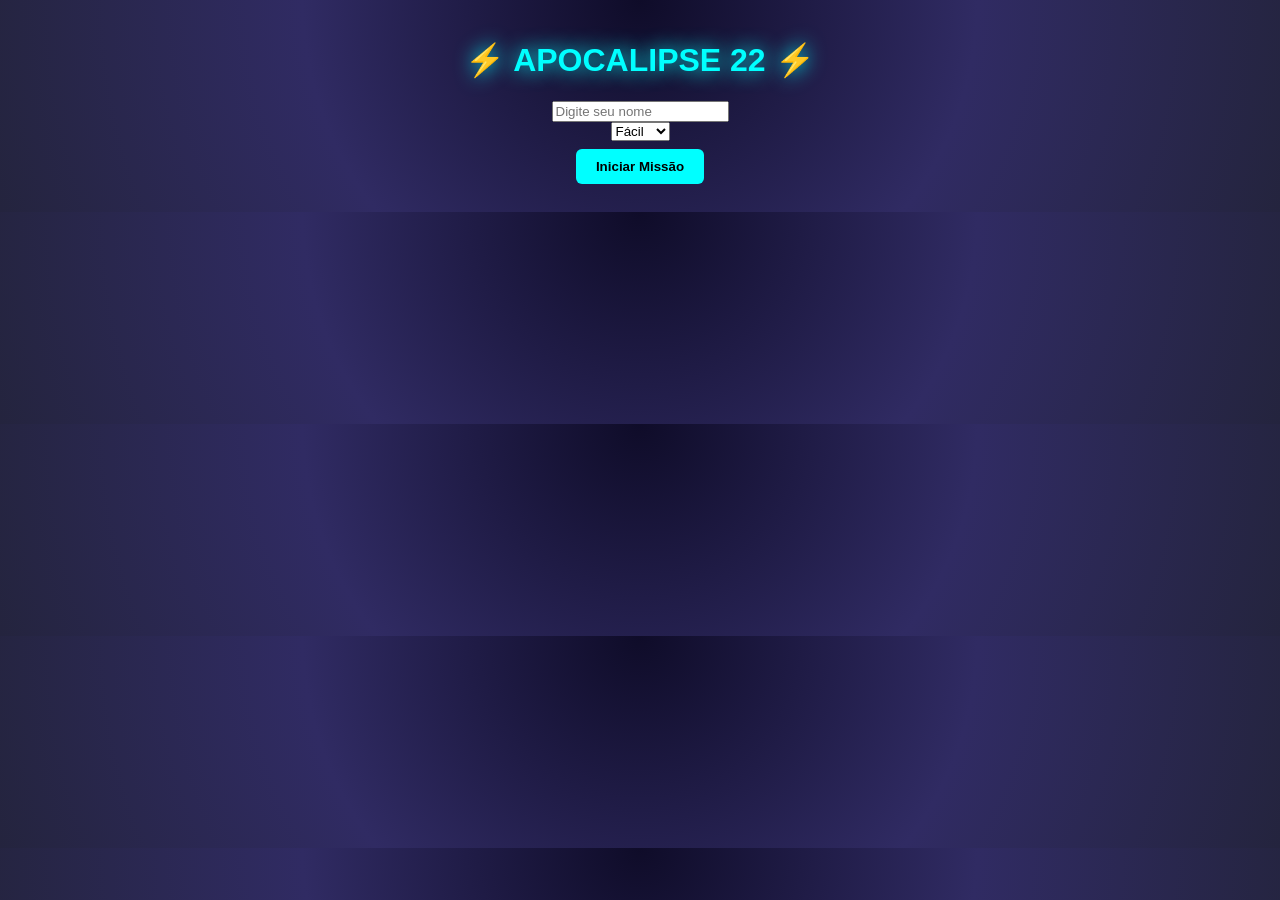
==== commit 6e646b30: "Update quiz.html" ====
--- a/quiz.html
+++ b/quiz.html
@@ -1,219 +1,259 @@
-<!DOCTYPE html>
+    <!DOCTYPE html>
 <html lang="pt-br">
 <head>
 <meta charset="UTF-8">
-<title>Quiz Bíblico 2.0</title>
+<title>APOCALIPSE 22 - Quiz Bíblico</title>
 <style>
-body {
-    font-family: 'Segoe UI', sans-serif;
-    background: linear-gradient(135deg, #0f2027, #203a43, #2c5364);
-    color: white;
-    text-align: center;
-    margin: 0;
-    padding: 0;
-}
-
-.container {
-    width: 90%;
-    max-width: 800px;
-    margin: auto;
-    padding: 20px;
-}
-
-h1 {
-    color: #00ffff;
-    text-shadow: 0 0 15px cyan;
-}
-
-button {
-    padding: 10px 20px;
-    margin: 10px;
-    border: none;
-    background: cyan;
-    color: black;
-    cursor: pointer;
-    border-radius: 8px;
-    font-weight: bold;
-    transition: 0.3s;
-}
-
-button:hover {
-    background: white;
-}
-
-input {
-    padding: 10px;
-    border-radius: 5px;
-    border: none;
-}
-
-.card {
-    background: rgba(255,255,255,0.1);
-    padding: 20px;
-    border-radius: 10px;
-    margin-top: 20px;
-    box-shadow: 0 0 15px cyan;
-}
-
-.hidden {
-    display: none;
-}
-
-.ranking {
-    text-align: left;
+body{
+    margin:0;
+    font-family:Arial, sans-serif;
+    background:radial-gradient(circle at top, #0f0c29, #302b63, #24243e);
+    color:white;
+    text-align:center;
+}
+
+.container{
+    max-width:900px;
+    margin:auto;
+    padding:20px;
+}
+
+h1{
+    color:#00ffff;
+    text-shadow:0 0 20px cyan;
+}
+
+button{
+    padding:10px 20px;
+    margin:8px;
+    border:none;
+    border-radius:6px;
+    background:#00ffff;
+    font-weight:bold;
+    cursor:pointer;
+}
+
+button:hover{
+    background:white;
+}
+
+.card{
+    background:rgba(255,255,255,0.08);
+    padding:20px;
+    border-radius:12px;
+    box-shadow:0 0 15px cyan;
+}
+
+.hidden{ display:none; }
+
+.progress-bar{
+    height:15px;
+    background:#333;
+    border-radius:10px;
+    overflow:hidden;
+    margin:15px 0;
+}
+
+.progress{
+    height:100%;
+    width:0%;
+    background:cyan;
+}
+
+.timer{
+    font-size:20px;
+    color:#ff4d4d;
 }
 </style>
 </head>
 <body>
 
 <div class="container">
-    <h1>⚡ Quiz Bíblico Futurista ⚡</h1>
-
-    <div id="start">
-        <input type="text" id="playerName" placeholder="Digite seu nome">
-        <br>
-        <button onclick="startQuiz()">Iniciar</button>
-    </div>
-
-    <div id="quiz" class="hidden">
-        <h2 id="theme"></h2>
-        <div class="card">
-            <p id="question"></p>
-            <div id="answers"></div>
-        </div>
-        <p>Pontuação: <span id="score">0</span></p>
-    </div>
-
-    <div id="result" class="hidden">
-        <h2>Resultado Final</h2>
-        <p id="finalScore"></p>
-        <h3>Explicações:</h3>
-        <div id="explanations"></div>
-        <button onclick="showRanking()">Ver Ranking</button>
-    </div>
-
-    <div id="ranking" class="hidden">
-        <h2>🏆 Ranking</h2>
-        <div class="ranking" id="rankingList"></div>
-        <button onclick="restart()">Jogar Novamente</button>
-    </div>
+<h1>⚡ APOCALIPSE 22 ⚡</h1>
+
+<div id="start">
+<input id="name" placeholder="Digite seu nome">
+<br>
+<select id="difficulty">
+<option value="easy">Fácil</option>
+<option value="medium">Médio</option>
+<option value="hard">Difícil</option>
+</select>
+<br>
+<button onclick="start()">Iniciar Missão</button>
+</div>
+
+<div id="game" class="hidden">
+<h2 id="theme"></h2>
+<div class="progress-bar"><div class="progress" id="progress"></div></div>
+<div class="timer">Tempo: <span id="time">15</span>s</div>
+<div class="card">
+<p id="question"></p>
+<div id="answers"></div>
+</div>
+<p>Pontos: <span id="score">0</span></p>
+<p>Combo: <span id="combo">0</span></p>
+</div>
+
+<div id="result" class="hidden">
+<h2>MISSÃO FINALIZADA</h2>
+<p id="final"></p>
+<h3>Medalha:</h3>
+<p id="medal"></p>
+<h3>Explicações:</h3>
+<div id="explain"></div>
+<button onclick="ranking()">Ver Ranking</button>
+</div>
+
+<div id="ranking" class="hidden">
+<h2>🏆 Ranking Global Local</h2>
+<div id="rankList"></div>
+<button onclick="location.reload()">Reiniciar</button>
+</div>
 </div>
 
 <script>
 let questions = [
-    {
-        theme: "Antigo Testamento",
-        question: "Quem construiu a arca?",
-        answers: ["Moisés", "Abraão", "Noé", "Davi"],
-        correct: 2,
-        explanation: "Noé construiu a arca por ordem de Deus (Gênesis 6)."
-    },
-    {
-        theme: "Novo Testamento",
-        question: "Quem batizou Jesus?",
-        answers: ["Pedro", "João Batista", "Paulo", "Tiago"],
-        correct: 1,
-        explanation: "João Batista batizou Jesus no rio Jordão."
-    },
-    {
-        theme: "Profetas",
-        question: "Quem enfrentou os profetas de Baal no Monte Carmelo?",
-        answers: ["Isaías", "Jeremias", "Elias", "Ezequiel"],
-        correct: 2,
-        explanation: "Elias desafiou os profetas de Baal (1 Reis 18)."
-    }
+{
+theme:"Gênesis",
+difficulty:"easy",
+question:"Quem construiu a arca?",
+answers:["Moisés","Noé","Abraão","Davi"],
+correct:1,
+explanation:"Noé construiu a arca conforme ordem divina (Gênesis 6)."
+},
+{
+theme:"Evangelhos",
+difficulty:"medium",
+question:"Quantos dias Jesus jejuou no deserto?",
+answers:["30","40","7","12"],
+correct:1,
+explanation:"Jesus jejuou 40 dias no deserto."
+},
+{
+theme:"Profecia",
+difficulty:"hard",
+question:"Quantas trombetas são mencionadas no Apocalipse?",
+answers:["5","6","7","12"],
+correct:2,
+explanation:"São mencionadas 7 trombetas no Apocalipse."
+}
 ];
 
-let currentQuestion = 0;
+let filtered = [];
+let index = 0;
 let score = 0;
-let player = "";
-
-function startQuiz() {
-    player = document.getElementById("playerName").value;
-    if(player === "") {
-        alert("Digite seu nome!");
-        return;
-    }
-    document.getElementById("start").classList.add("hidden");
-    document.getElementById("quiz").classList.remove("hidden");
-    loadQuestion();
-}
-
-function loadQuestion() {
-    let q = questions[currentQuestion];
-    document.getElementById("theme").innerText = "Tema: " + q.theme;
-    document.getElementById("question").innerText = q.question;
-
-    let answersDiv = document.getElementById("answers");
-    answersDiv.innerHTML = "";
-
-    q.answers.forEach((answer, index) => {
-        let btn = document.createElement("button");
-        btn.innerText = answer;
-        btn.onclick = () => checkAnswer(index);
-        answersDiv.appendChild(btn);
-    });
-}
-
-function checkAnswer(index) {
-    if(index === questions[currentQuestion].correct) {
-        score += 10;
-    }
-
-    currentQuestion++;
-
-    if(currentQuestion < questions.length) {
-        loadQuestion();
-    } else {
-        showResult();
-    }
-
-    document.getElementById("score").innerText = score;
-}
-
-function showResult() {
-    document.getElementById("quiz").classList.add("hidden");
-    document.getElementById("result").classList.remove("hidden");
-
-    document.getElementById("finalScore").innerText =
-        player + ", sua pontuação foi: " + score;
-
-    let explanationsDiv = document.getElementById("explanations");
-    explanationsDiv.innerHTML = "";
-
-    questions.forEach(q => {
-        let p = document.createElement("p");
-        p.innerText = q.explanation;
-        explanationsDiv.appendChild(p);
-    });
-
-    saveRanking();
-}
-
-function saveRanking() {
-    let ranking = JSON.parse(localStorage.getItem("ranking")) || [];
-    ranking.push({name: player, score: score});
-    ranking.sort((a,b) => b.score - a.score);
-    localStorage.setItem("ranking", JSON.stringify(ranking));
-}
-
-function showRanking() {
-    document.getElementById("result").classList.add("hidden");
-    document.getElementById("ranking").classList.remove("hidden");
-
-    let ranking = JSON.parse(localStorage.getItem("ranking")) || [];
-    let rankingList = document.getElementById("rankingList");
-    rankingList.innerHTML = "";
-
-    ranking.forEach((player, index) => {
-        let p = document.createElement("p");
-        p.innerText = (index+1) + "º - " + player.name + " (" + player.score + " pts)";
-        rankingList.appendChild(p);
-    });
-}
-
-function restart() {
-    location.reload();
+let combo = 0;
+let timer;
+let timeLeft = 15;
+let player;
+
+function start(){
+player = document.getElementById("name").value;
+let diff = document.getElementById("difficulty").value;
+if(player===""){ alert("Digite seu nome"); return; }
+
+filtered = questions.filter(q=>q.difficulty===diff);
+document.getElementById("start").classList.add("hidden");
+document.getElementById("game").classList.remove("hidden");
+loadQuestion();
+}
+
+function loadQuestion(){
+let q = filtered[index];
+document.getElementById("theme").innerText="Tema: "+q.theme;
+document.getElementById("question").innerText=q.question;
+let ansDiv=document.getElementById("answers");
+ansDiv.innerHTML="";
+q.answers.forEach((a,i)=>{
+let btn=document.createElement("button");
+btn.innerText=a;
+btn.onclick=()=>check(i);
+ansDiv.appendChild(btn);
+});
+timeLeft=15;
+document.getElementById("time").innerText=timeLeft;
+startTimer();
+updateProgress();
+}
+
+function startTimer(){
+clearInterval(timer);
+timer=setInterval(()=>{
+timeLeft--;
+document.getElementById("time").innerText=timeLeft;
+if(timeLeft<=0){
+clearInterval(timer);
+next();
+}
+},1000);
+}
+
+function check(i){
+clearInterval(timer);
+if(i===filtered[index].correct){
+combo++;
+score+=10+(combo*2);
+}else{
+combo=0;
+}
+document.getElementById("score").innerText=score;
+document.getElementById("combo").innerText=combo;
+next();
+}
+
+function next(){
+index++;
+if(index<filtered.length){
+loadQuestion();
+}else{
+finish();
+}
+}
+
+function updateProgress(){
+let percent=(index/filtered.length)*100;
+document.getElementById("progress").style.width=percent+"%";
+}
+
+function finish(){
+document.getElementById("game").classList.add("hidden");
+document.getElementById("result").classList.remove("hidden");
+
+let medalha="🥉 Servo Iniciante";
+if(score>30) medalha="🥈 Guerreiro da Palavra";
+if(score>60) medalha="🥇 Guardião do Trono";
+
+document.getElementById("final").innerText=player+", Pontuação: "+score;
+document.getElementById("medal").innerText=medalha;
+
+let explain=document.getElementById("explain");
+filtered.forEach(q=>{
+let p=document.createElement("p");
+p.innerText=q.explanation;
+explain.appendChild(p);
+});
+
+saveRanking();
+}
+
+function saveRanking(){
+let rank=JSON.parse(localStorage.getItem("rankA22"))||[];
+rank.push({name:player,score:score});
+rank.sort((a,b)=>b.score-a.score);
+localStorage.setItem("rankA22",JSON.stringify(rank));
+}
+
+function ranking(){
+document.getElementById("result").classList.add("hidden");
+document.getElementById("ranking").classList.remove("hidden");
+let rank=JSON.parse(localStorage.getItem("rankA22"))||[];
+let div=document.getElementById("rankList");
+rank.forEach((r,i)=>{
+let p=document.createElement("p");
+p.innerText=(i+1)+"º - "+r.name+" ("+r.score+" pts)";
+div.appendChild(p);
+});
 }
 </script>
 
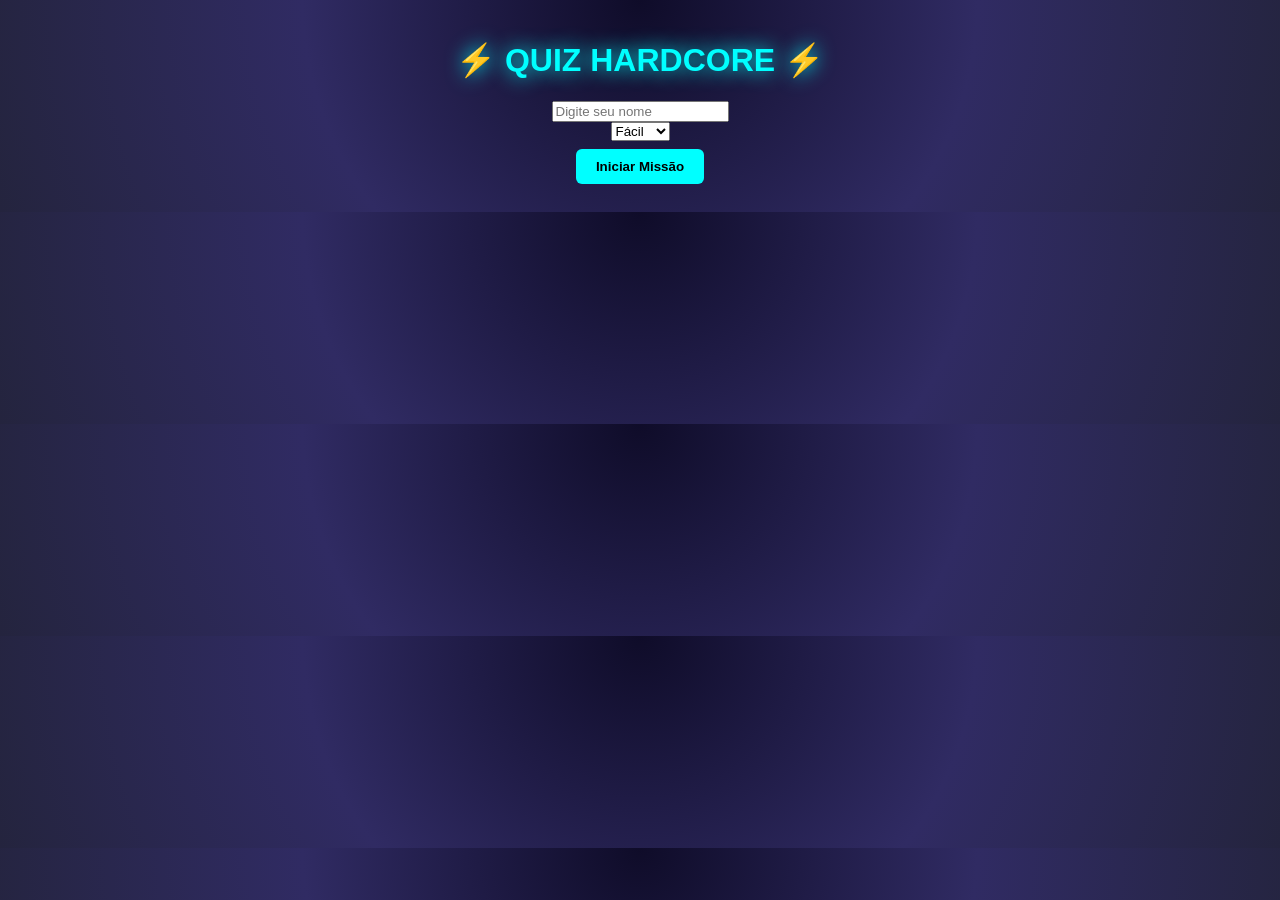
==== commit f1d5c674: "Update quiz.html" ====
--- a/quiz.html
+++ b/quiz.html
@@ -1,4 +1,4 @@
-    <!DOCTYPE html>
+<!DOCTYPE html>
 <html lang="pt-br">
 <head>
 <meta charset="UTF-8">
@@ -69,7 +69,7 @@
 <body>
 
 <div class="container">
-<h1>⚡ APOCALIPSE 22 ⚡</h1>
+<h1>⚡ QUIZ HARDCORE ⚡</h1>
 
 <div id="start">
 <input id="name" placeholder="Digite seu nome">
@@ -114,30 +114,232 @@
 
 <script>
 let questions = [
-{
-theme:"Gênesis",
-difficulty:"easy",
-question:"Quem construiu a arca?",
-answers:["Moisés","Noé","Abraão","Davi"],
-correct:1,
-explanation:"Noé construiu a arca conforme ordem divina (Gênesis 6)."
-},
+
+{
+theme:"Patriarcas",
+difficulty:"easy",
+question:"Quais são os três patriarcas principais de Israel?",
+answers:["Abraão, Isaque e Jacó","Noé, Sem e Cam","Davi, Salomão e Saul","Moisés, Arão e Josué"],
+correct:0,
+explanation:"Os patriarcas principais são Abraão, Isaque e Jacó."
+},
+
+{
+theme:"Paulo",
+difficulty:"medium",
+question:"Qual foi o destino final da última viagem de Paulo como prisioneiro?",
+answers:["Jerusalém","Antioquia","Roma","Éfeso"],
+correct:2,
+explanation:"Paulo foi levado preso até Roma."
+},
+
+{
+theme:"Abraão",
+difficulty:"medium",
+question:"Qual foi a relação de Abraão com os filisteus?",
+answers:["Entrou em guerra","Foi escravizado","Firmou aliança sobre um poço","Expulsou os filisteus"],
+correct:2,
+explanation:"Abraão fez aliança com Abimeleque sobre o poço em Berseba."
+},
+
+{
+theme:"Sansão",
+difficulty:"easy",
+question:"Qual era o nome do pai de Sansão?",
+answers:["Eli","Manoá","Samuel","Abner"],
+correct:1,
+explanation:"Sansão era filho de Manoá."
+},
+
+{
+theme:"Filhos de Jacó",
+difficulty:"medium",
+question:"Qual filho de Jacó era filho de Raquel?",
+answers:["Rúben","Judá","José","Gade"],
+correct:2,
+explanation:"José era filho de Raquel."
+},
+
+{
+theme:"Reinos",
+difficulty:"hard",
+question:"Qual foi o grande erro de Roboão?",
+answers:["Criar idolatria","Ouvir jovens e aumentar impostos","Destruir Jerusalém","Matar profetas"],
+correct:1,
+explanation:"Roboão ouviu os jovens e aumentou os impostos, causando a divisão do reino."
+},
+
+{
+theme:"Reinos",
+difficulty:"hard",
+question:"Qual foi o pecado marcante de Jeroboão I?",
+answers:["Construir templo falso","Criar bezerros de ouro","Negar a Lei","Fazer guerra contra Judá"],
+correct:1,
+explanation:"Jeroboão instituiu idolatria com bezerros de ouro."
+},
+
+{
+theme:"Tribos",
+difficulty:"medium",
+question:"Qual tribo recebeu a promessa de liderança e realeza segundo Gênesis 49?",
+answers:["Levi","Benjamim","Judá","Dã"],
+correct:2,
+explanation:"De Judá viria o cetro e a linhagem real."
+},
+
+{
+theme:"Berseba",
+difficulty:"medium",
+question:"O nome Berseba significa:",
+answers:["Monte Santo","Casa de Deus","Poço do Juramento","Vale da Promessa"],
+correct:2,
+explanation:"Berseba significa Poço do Juramento ou Poço das Sete."
+},
+
+{
+theme:"Profecias",
+difficulty:"medium",
+question:"Qual profeta foi enviado para pregar contra Nínive?",
+answers:["Isaías","Jeremias","Jonas","Amós"],
+correct:2,
+explanation:"Jonas foi enviado para Nínive."
+},
+
+{
+theme:"Períodos",
+difficulty:"medium",
+question:"O período teocrático corresponde a qual fase?",
+answers:["Reis","Juízes","Exílio","Patriarcas"],
+correct:1,
+explanation:"O período teocrático foi o tempo dos Juízes."
+},
+
+{
+theme:"Profetas",
+difficulty:"easy",
+question:"Qual destes é considerado profeta maior?",
+answers:["Amós","Malaquias","Isaías","Oséias"],
+correct:2,
+explanation:"Isaías é considerado profeta maior devido à extensão do livro."
+},
+
+{
+theme:"Morá",
+difficulty:"hard",
+question:"O que aconteceu em Morá na primeira vez que aparece na Bíblia?",
+answers:["Batalha","Altar de Jacó","Promessa da terra a Abraão","Sacrifício de Isaque"],
+correct:2,
+explanation:"Deus apareceu a Abraão prometendo a terra em Morá."
+},
+
+{
+theme:"História",
+difficulty:"medium",
+question:"O que aconteceu em 586 a.C.?",
+answers:["Queda de Samaria","Nascimento de Jesus","Destruição de Jerusalém","Construção do templo"],
+correct:2,
+explanation:"Jerusalém foi destruída pela Babilônia em 586 a.C."
+},
+
+{
+theme:"Reinos",
+difficulty:"easy",
+question:"Qual era a capital do Reino do Norte?",
+answers:["Jerusalém","Samaria","Babilônia","Damasco"],
+correct:1,
+explanation:"A capital do Reino do Norte era Samaria."
+},
+
+{
+theme:"Reinos",
+difficulty:"medium",
+question:"Quantos reis teve o Reino do Norte?",
+answers:["19","20","17","12"],
+correct:0,
+explanation:"O Reino do Norte teve 19 reis."
+},
+
+{
+theme:"Interbíblico",
+difficulty:"medium",
+question:"Quanto tempo durou aproximadamente o período interbíblico?",
+answers:["200 anos","100 anos","400 anos","600 anos"],
+correct:2,
+explanation:"O período interbíblico durou cerca de 400 anos."
+},
+
+{
+theme:"Septuaginta",
+difficulty:"easy",
+question:"A Septuaginta é:",
+answers:["Livro profético","Tradução grega do AT","Evangelho perdido","Lei romana"],
+correct:1,
+explanation:"A Septuaginta é a tradução do Antigo Testamento para o grego."
+},
+
+{
+theme:"Labão",
+difficulty:"medium",
+question:"Qual foi a desculpa de Labão para dar Lia a Jacó primeiro?",
+answers:["Erro de cerimônia","Costume da terra","Ordem divina","Raquel recusou"],
+correct:1,
+explanation:"Labão disse que não era costume dar a filha mais nova antes da mais velha."
+},
+
+{
+theme:"Jacó",
+difficulty:"easy",
+question:"Quantos anos Jacó trabalhou ao todo para Labão?",
+answers:["7","14","20","21"],
+correct:2,
+explanation:"Jacó trabalhou 20 anos no total."
+},
+
+{
+theme:"Antigo Testamento",
+difficulty:"easy",
+question:"Em quantos grupos principais é dividido o Antigo Testamento?",
+answers:["2","3","4","5"],
+correct:2,
+explanation:"Lei, Históricos, Poéticos e Proféticos."
+},
+
 {
 theme:"Evangelhos",
-difficulty:"medium",
-question:"Quantos dias Jesus jejuou no deserto?",
-answers:["30","40","7","12"],
-correct:1,
-explanation:"Jesus jejuou 40 dias no deserto."
-},
-{
-theme:"Profecia",
+difficulty:"easy",
+question:"Quantos evangelhos existem?",
+answers:["3","4","5","6"],
+correct:1,
+explanation:"São quatro evangelhos."
+},
+
+{
+theme:"Reis Fiéis",
 difficulty:"hard",
-question:"Quantas trombetas são mencionadas no Apocalipse?",
-answers:["5","6","7","12"],
-correct:2,
-explanation:"São mencionadas 7 trombetas no Apocalipse."
-}
+question:"Qual rei de Judá promoveu grande reforma espiritual?",
+answers:["Acabe","Ezequias","Jeroboão","Onri"],
+correct:1,
+explanation:"Ezequias promoveu grande reforma espiritual em Judá."
+},
+
+{
+theme:"Josué",
+difficulty:"medium",
+question:"De qual tribo era Josué?",
+answers:["Judá","Levi","Efraim","Benjamim"],
+correct:2,
+explanation:"Josué era da tribo de Efraim."
+},
+
+{
+theme:"Criação",
+difficulty:"easy",
+question:"Em qual dia Deus criou o homem?",
+answers:["5º","6º","4º","7º"],
+correct:1,
+explanation:"O homem foi criado no sexto dia."
+}
+
 ];
 
 let filtered = [];
